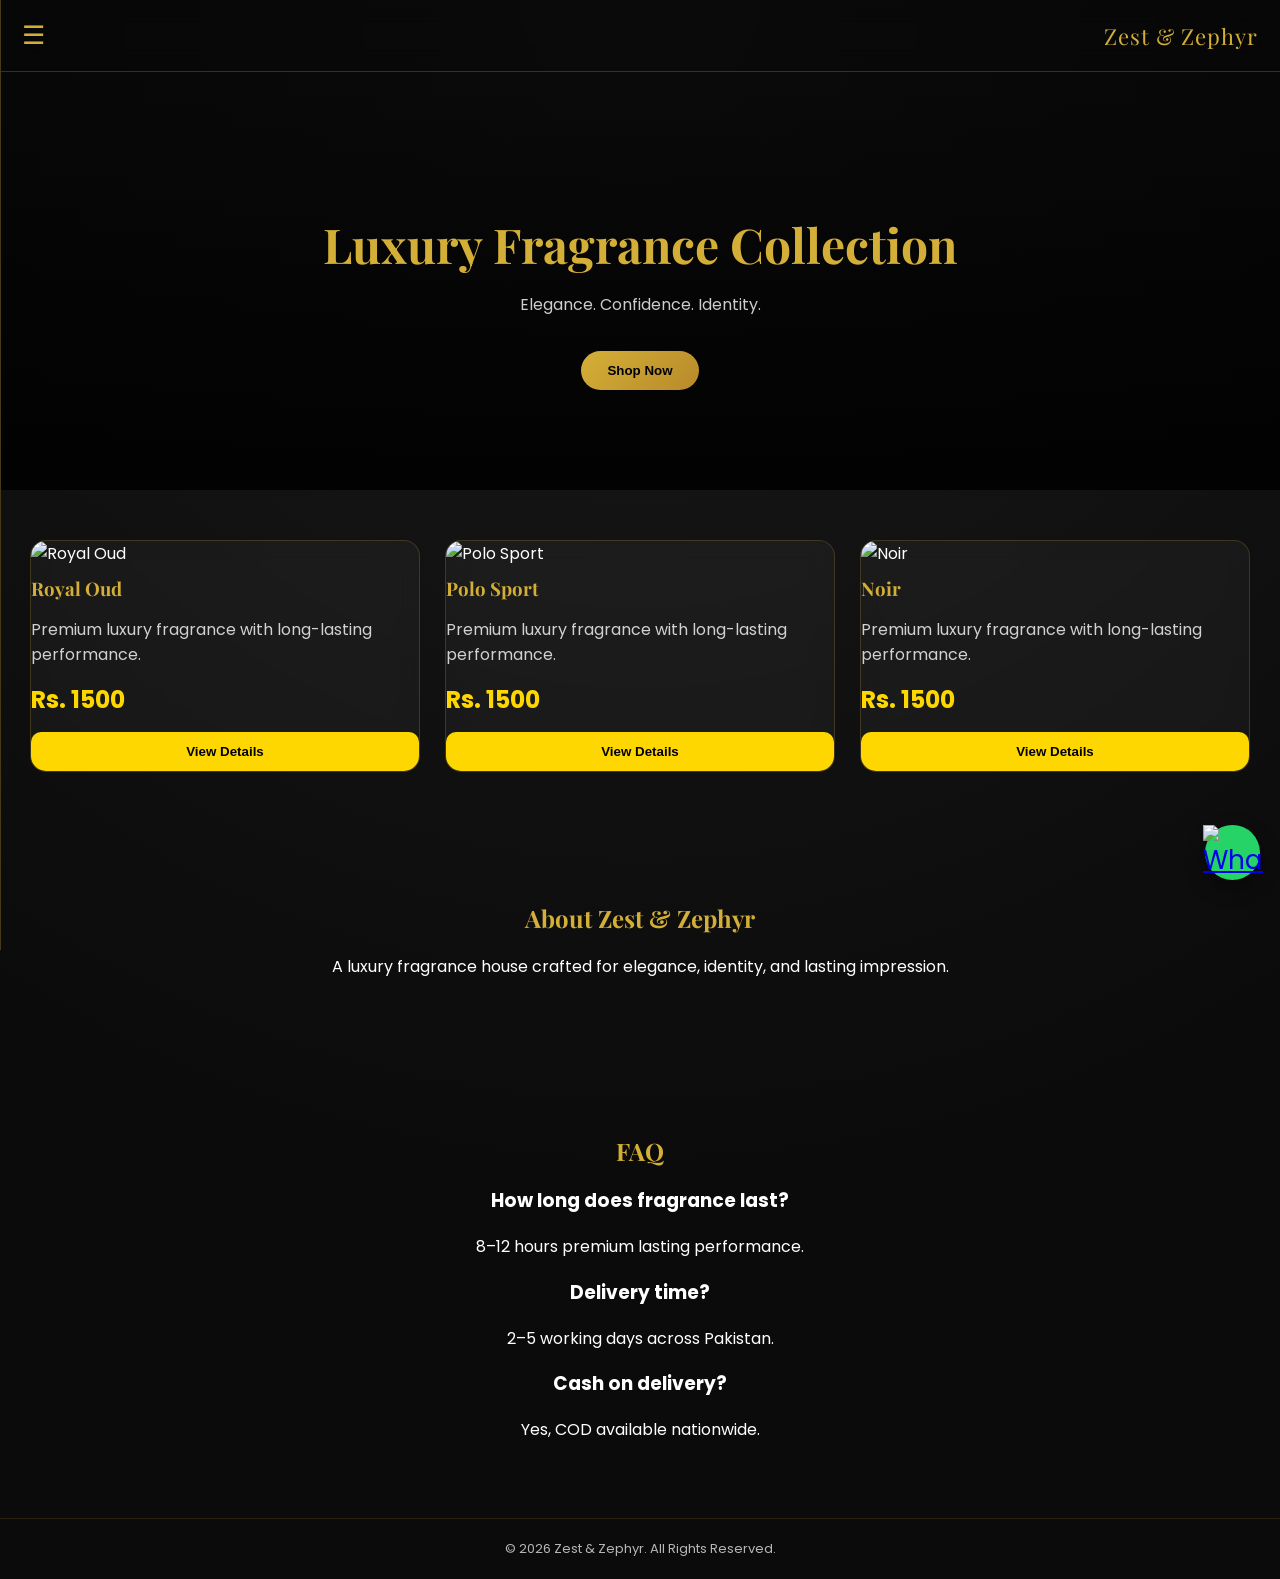
==== index.html @ 0080b25a "Update index.html" ====
<!DOCTYPE html>
<html lang="en">
<head>
<meta charset="UTF-8">
<meta name="viewport" content="width=device-width, initial-scale=1.0">
<title>Zest & Zephyr | Luxury Perfumes</title>

<link rel="stylesheet" href="./style.css">
<link href="https://fonts.googleapis.com/css2?family=Playfair+Display:wght@600;700&family=Poppins:wght@300;400;500;600&display=swap" rel="stylesheet">
</head>

<body>

<!-- SIDEBAR -->
<div id="overlay" onclick="closeSidebar()"></div>

<div id="sidebar">
  <div class="side-header">
    <h2>Zest & Zephyr</h2>
    <span onclick="closeSidebar()">✕</span>
  </div>
<a href="#products">Perfumes</a>
<a href="#about">About</a>
<a href="#faq">FAQ</a>

<h3 style="color:gold;margin-top:25px;">Contact Us</h3>

<a href="https://wa.me/923039724480" target="_blank">
📱 WhatsApp
</a>

<a href="https://www.instagram.com/zzbyhamzaqammer?utm_source=qr&igsh=MWo1bWJxd2s5cXR0ZQ==" target="_blank">
📸 Instagram
</a>
  
</div>

<!-- HEADER -->
<header>
  <div class="menu" onclick="openSidebar()">☰</div>
  <div class="logo">Zest & Zephyr</div>
</header>

<!-- HERO -->
<section class="hero">
  <h1>Luxury Fragrance Collection</h1>
  <p>Elegance. Confidence. Identity.</p>
  <button onclick="document.getElementById('products').scrollIntoView({behavior:'smooth'})">
    Shop Now
  </button>
</section>

<!-- PRODUCTS -->
<section id="products" class="products"></section>

<!-- PRODUCT MODAL -->
<div id="modal" class="modal">

<div class="modal-box">

<span onclick="closeModal()" class="close">✕</span>

<img id="mimg" alt="Product">

<h2 id="mtitle"></h2>

<p id="mdesc"></p>

<div class="product-price">
Rs. 1500
</div>

<div class="product-features">
✓ Premium Quality Fragrance<br>
✓ Long Lasting Performance<br>
✓ Elegant Luxury Packaging<br>
✓ Delivery All Over Pakistan
</div>

<button class="premium-buy" onclick="openCheckout()">
Buy Now
</button>

</div>
</div>

<!-- CHECKOUT -->
<div id="checkout" class="checkout" style="display:none;">
  <div class="checkout-box">

    <h2>Secure Checkout</h2>

    <div class="summary">
      <img id="cimg">
      <div>
        <h3 id="cname"></h3>
        <p>Rs. 1500</p>
      </div>
    </div>

    <input id="cqty" type="number" value="1">
    <input id="cnameInput" placeholder="Full Name">
    <input id="cphone" placeholder="Phone">
    <input id="cemail" placeholder="Email">
    <textarea id="caddress" placeholder="Address"></textarea>

    <button onclick="placeOrder()">Place Order on WhatsApp</button>

  </div>
</div>

<!-- ABOUT -->
<section id="about" class="section">
  <h2>About Zest & Zephyr</h2>
  <p>
    A luxury fragrance house crafted for elegance, identity, and lasting impression.
  </p>
</section>

<!-- FAQ -->
<section id="faq" class="section">
  <h2>FAQ</h2>

  <div class="faq">
    <h3>How long does fragrance last?</h3>
    <p>8–12 hours premium lasting performance.</p>
  </div>

  <div class="faq">
    <h3>Delivery time?</h3>
    <p>2–5 working days across Pakistan.</p>
  </div>

  <div class="faq">
    <h3>Cash on delivery?</h3>
    <p>Yes, COD available nationwide.</p>
  </div>
</section>

<!-- WHATSAPP FLOAT -->
<a
class="whatsapp"
href="https://wa.me/923039724480"
target="_blank">

<img
src="https://cdn-icons-png.flaticon.com/512/733/733585.png"
alt="WhatsApp"
width="60">

</a>

<!-- FOOTER -->
<footer>
  © 2026 Zest & Zephyr. All Rights Reserved.
</footer>

<script>
let products = [
  { id:1, name:"Royal Oud", img:"images/royaloud.png", desc:"Luxury oud fragrance." },
  { id:2, name:"Polo Sport", img:"images/polosport.png", desc:"Fresh sporty fragrance." },
  { id:3, name:"Noir", img:"images/noir.png", desc:"Dark seductive scent." }
];

let selectedProduct = null;

/* PRODUCTS */
function loadProducts(){
  let box = document.getElementById("products");
  box.innerHTML = "";

  products.forEach(p=>{
    box.innerHTML += `
<div class="card" onclick="openProduct(${p.id})">

<img src="${p.img}" alt="${p.name}">

<h3>${p.name}</h3>

<p>
Premium luxury fragrance with long-lasting performance.
</p>

<div class="product-price">
Rs. 1500
</div>

<button class="buy-btn">
View Details
</button>

</div>
`;
  });
}

/* OPEN PRODUCT */
function openProduct(id){
  selectedProduct = products.find(p => p.id === id);

  document.getElementById("modal").style.display="flex";
  document.getElementById("mimg").src = selectedProduct.img;
  document.getElementById("mtitle").innerText = selectedProduct.name;
  document.getElementById("mdesc").innerText = selectedProduct.desc;
}

/* CLOSE MODAL */
function closeModal(){
  document.getElementById("modal").style.display="none";
}

/* SIDEBAR */
function openSidebar(){
  document.getElementById("sidebar").classList.add("active");
  document.getElementById("overlay").classList.add("show");
}

function closeSidebar(){
  document.getElementById("sidebar").classList.remove("active");
  document.getElementById("overlay").classList.remove("show");
}

/* CHECKOUT */
function openCheckout(){
  if(!selectedProduct) return;

  document.getElementById("modal").style.display="none";
  document.getElementById("checkout").style.display="flex";

  document.getElementById("cimg").src = selectedProduct.img;
  document.getElementById("cname").innerText = selectedProduct.name;
  document.getElementById("cqty").value = 1;
}

/* ORDER */
function placeOrder(){

let qty = document.getElementById("cqty").value;
let name = document.getElementById("cnameInput").value;
let phone = document.getElementById("cphone").value;
let email = document.getElementById("cemail").value;
let address = document.getElementById("caddress").value;

let orderId = "ZZ-" + Math.floor(Math.random()*999999);

let msg =
`*ZEST & ZEPHYR ORDER*

Order ID: ${orderId}
Product: ${selectedProduct.name}
Price: Rs.1500
Qty: ${qty}

Name: ${name}
Phone: ${phone}
Email: ${email}

Address:
${address}`;

window.open(
"https://wa.me/923039724480?text="+encodeURIComponent(msg),
"_blank"
);

document.getElementById("checkout").style.display="none";
}

/* INIT */
loadProducts();
</script>

</body>
</html>
---- style.css ----
body{
margin:0;
font-family:Poppins, sans-serif;
background: radial-gradient(circle at top,#1a1a1a,#0b0b0b 70%);
color:#fff;
overflow-x:hidden;
}

/* ================= HEADER ================= */
header{
display:flex;
justify-content:space-between;
align-items:center;
padding:16px 22px;
position:sticky;
top:0;
z-index:1000;

background:rgba(0,0,0,0.6);
backdrop-filter: blur(12px);
border-bottom:1px solid rgba(212,175,55,0.25);
}

.logo{
font-family:"Playfair Display", serif;
font-size:22px;
color:#d4af37;
letter-spacing:1px;
}

.menu{
font-size:26px;
cursor:pointer;
color:#d4af37;
transition:0.3s;
}

.menu:hover{
transform:rotate(90deg);
}

/* ================= SIDEBAR ================= */
#sidebar{
position:fixed;
left:-320px;
top:0;
width:270px;
height:100%;
background:rgba(10,10,10,0.95);
backdrop-filter: blur(12px);
padding:25px;
transition:0.4s ease;
z-index:2000;
border-right:1px solid rgba(212,175,55,0.3);
}

#sidebar.active{
left:0;
}

#sidebar a{
display:block;
color:#fff;
text-decoration:none;
margin:18px 0;
font-size:15px;
transition:0.3s;
}

#sidebar a:hover{
color:#d4af37;
transform:translateX(6px);
}

.side-header{
display:flex;
justify-content:space-between;
color:#d4af37;
font-family:"Playfair Display";
}

/* ================= OVERLAY ================= */
#overlay{
position:fixed;
inset:0;
background:rgba(0,0,0,0.7);
display:none;
z-index:1500;
}

#overlay.show{
display:block;
}

/* ================= HERO ================= */
.hero{
text-align:center;
padding:100px 20px;
background:
linear-gradient(rgba(0,0,0,0.6),rgba(0,0,0,0.9)),
url('https://images.unsplash.com/photo-1541643600914-78b084683601?auto=format&fit=crop&w=1400') center/cover;
}

.hero h1{
font-size:48px;
color:#d4af37;
font-family:"Playfair Display", serif;
margin-bottom:10px;
}

.hero p{
opacity:0.8;
font-size:16px;
}

.hero button{
margin-top:18px;
padding:12px 26px;
border:none;
background:linear-gradient(135deg,#d4af37,#b88a2a);
color:#000;
font-weight:600;
border-radius:30px;
cursor:pointer;
transition:0.3s;
}

.hero button:hover{
transform:scale(1.05);
box-shadow:0 0 20px rgba(212,175,55,0.4);
}

/* ================= PRODUCTS ================= */
.products{
display:grid;
grid-template-columns:repeat(auto-fit,minmax(220px,1fr));
gap:25px;
padding:50px 30px;
}

.card{
background:rgba(255,255,255,0.04);
border:1px solid rgba(212,175,55,0.2);
border-radius:16px;
overflow:hidden;
cursor:pointer;
transition:0.4s ease;
backdrop-filter: blur(10px);
position:relative;
}

.card:hover{
transform:translateY(-12px);
border-color:#d4af37;
box-shadow:0 10px 30px rgba(0,0,0,0.7);
}

.card img{
width:100%;
height:220px;
object-fit:cover;
transition:0.4s;
}

.card:hover img{
transform:scale(1.08);
}

.card h3{
margin:10px 0 5px;
color:#d4af37;
font-family:"Playfair Display";
}

.card p{
margin-bottom:15px;
opacity:0.8;
}

/* ================= MODAL ================= */
.modal{
display:none;
position:fixed;
inset:0;
background:rgba(0,0,0,0.85);
justify-content:center;
align-items:center;
z-index:3000;
}

.modal-box{
background:rgba(15,15,15,0.95);
backdrop-filter: blur(12px);
padding:25px;
width:320px;
border-radius:18px;
border:1px solid rgba(212,175,55,0.3);
animation:pop 0.3s ease;
}

@keyframes pop{
from{transform:scale(0.8);opacity:0}
to{transform:scale(1);opacity:1}
}

.modal-box input,
.modal-box textarea{
width:100%;
margin:6px 0;
padding:10px;
border:none;
outline:none;
border-radius:8px;
background:#1a1a1a;
color:#fff;
}

.modal-box button{
width:100%;
padding:12px;
margin-top:10px;
border:none;
border-radius:10px;
background:linear-gradient(135deg,#d4af37,#b88a2a);
font-weight:600;
cursor:pointer;
}

.modal-box button:hover{
transform:scale(1.03);
}

/* ================= CHECKOUT ================= */
.checkout{
display:none;
position:fixed;
inset:0;
background:rgba(0,0,0,0.92);
justify-content:center;
align-items:center;
z-index:5000;
}

.checkout-box{
width:340px;
background:rgba(15,15,15,0.96);
border:1px solid #d4af37;
padding:22px;
border-radius:18px;
text-align:center;
backdrop-filter: blur(12px);
}

.checkout-box h2{
color:#d4af37;
font-family:"Playfair Display";
}

.summary{
display:flex;
align-items:center;
gap:10px;
margin:15px 0;
text-align:left;
}

.summary img{
width:70px;
height:70px;
border-radius:10px;
object-fit:cover;
border:1px solid #d4af37;
}

.checkout input,
.checkout textarea{
width:100%;
margin:6px 0;
padding:10px;
background:#1a1a1a;
border:none;
color:#fff;
border-radius:8px;
}

.checkout button{
width:100%;
padding:12px;
margin-top:10px;
background:linear-gradient(135deg,#d4af37,#b88a2a);
border:none;
font-weight:600;
border-radius:10px;
cursor:pointer;
}

/* ================= WHATSAPP ================= */
.whatsapp{
position:fixed;
bottom:20px;
right:20px;
width:55px;
height:55px;
display:flex;
align-items:center;
justify-content:center;
font-size:26px;
background:#25D366;
border-radius:50%;
box-shadow:0 8px 20px rgba(0,0,0,0.4);
z-index:4000;
}

/* ================= SECTIONS ================= */
.section{
padding:60px 20px;
text-align:center;
}

.section h2{
color:#d4af37;
font-family:"Playfair Display";
}

/* ================= FOOTER ================= */
footer{
text-align:center;
padding:20px;
font-size:13px;
opacity:0.7;
border-top:1px solid rgba(212,175,55,0.2);
}

/* ================= RESPONSIVE ================= */
@media(max-width:600px){
.hero h1{font-size:32px;}
.products{padding:30px 15px;}
.checkout-box{width:90%;}
.modal-box{width:90%;}
}
/* CONTACT */
#sidebar h3{
color:gold;
border-top:1px solid rgba(255,215,0,.2);
padding-top:20px;
}

#sidebar a:hover{
color:gold;
padding-left:10px;
transition:.3s;
}

/* PRODUCT CARD */
.card{
overflow:hidden;
transition:.4s;
}

.card img{
transition:.5s;
}

.card:hover{
transform:translateY(-10px);
box-shadow:0 20px 40px rgba(255,215,0,.15);
}

.card:hover img{
transform:scale(1.08);
}

.product-price{
font-size:24px;
font-weight:700;
color:gold;
margin:15px 0;
}

.buy-btn{
width:100%;
padding:12px;
background:gold;
color:black;
font-weight:700;
border:none;
border-radius:10px;
cursor:pointer;
}

.buy-btn:hover{
transform:translateY(-2px);
}

/* PRODUCT VIEW */
.product-features{
line-height:2;
margin:20px 0;
color:#ddd;
}

.premium-buy{
width:100%;
padding:15px;
font-size:18px;
font-weight:700;
background:gold;
border:none;
border-radius:12px;
cursor:pointer;
}

.premium-buy:hover{
box-shadow:0 10px 30px rgba(255,215,0,.3);
}

/* WHATSAPP */
.whatsapp{
position:fixed;
right:20px;
bottom:20px;
z-index:999;
transition:.3s;
}
#sidebar.active{
left:0;
}

#overlay.show{
display:block;
}

.modal{
display:none;
position:fixed;
top:0;
left:0;
width:100%;
height:100%;
background:rgba(0,0,0,.85);
justify-content:center;
align-items:center;
z-index:999;
padding:20px;
}

.modal-box{
background:#111;
width:90%;
max-width:500px;
padding:25px;
border-radius:20px;
border:1px solid gold;
text-align:center;
position:relative;
}

.modal-box img{
width:100%;
height:300px;
object-fit:cover;
border-radius:15px;
margin-bottom:15px;
}

.close{
position:absolute;
top:15px;
right:20px;
font-size:25px;
cursor:pointer;
color:gold;
}

.product-price{
font-size:24px;
font-weight:700;
color:gold;
margin:15px 0;
}

.product-features{
line-height:2;
margin-bottom:20px;
color:#ddd;
}

.premium-buy{
width:100%;
padding:15px;
background:gold;
border:none;
border-radius:10px;
font-weight:700;
cursor:pointer;
transition:.3s;
}

.premium-buy:hover{
transform:translateY(-3px);
box-shadow:0 10px 25px rgba(255,215,0,.4);
}

.checkout{
display:none;
position:fixed;
top:0;
left:0;
width:100%;
height:100%;
background:rgba(0,0,0,.9);
justify-content:center;
align-items:center;
z-index:1000;
}

.checkout-box{
background:#111;
padding:25px;
width:90%;
max-width:500px;
border-radius:20px;
border:1px solid gold;
}

.checkout-box input,
.checkout-box textarea{
width:100%;
padding:12px;
margin:8px 0;
border-radius:8px;
border:1px solid #333;
background:#1a1a1a;
color:white;
box-sizing:border-box;
}

.checkout-box button{
width:100%;
padding:14px;
background:gold;
border:none;
border-radius:10px;
font-weight:700;
cursor:pointer;
}

.whatsapp:hover{
transform:scale(1.1);
}
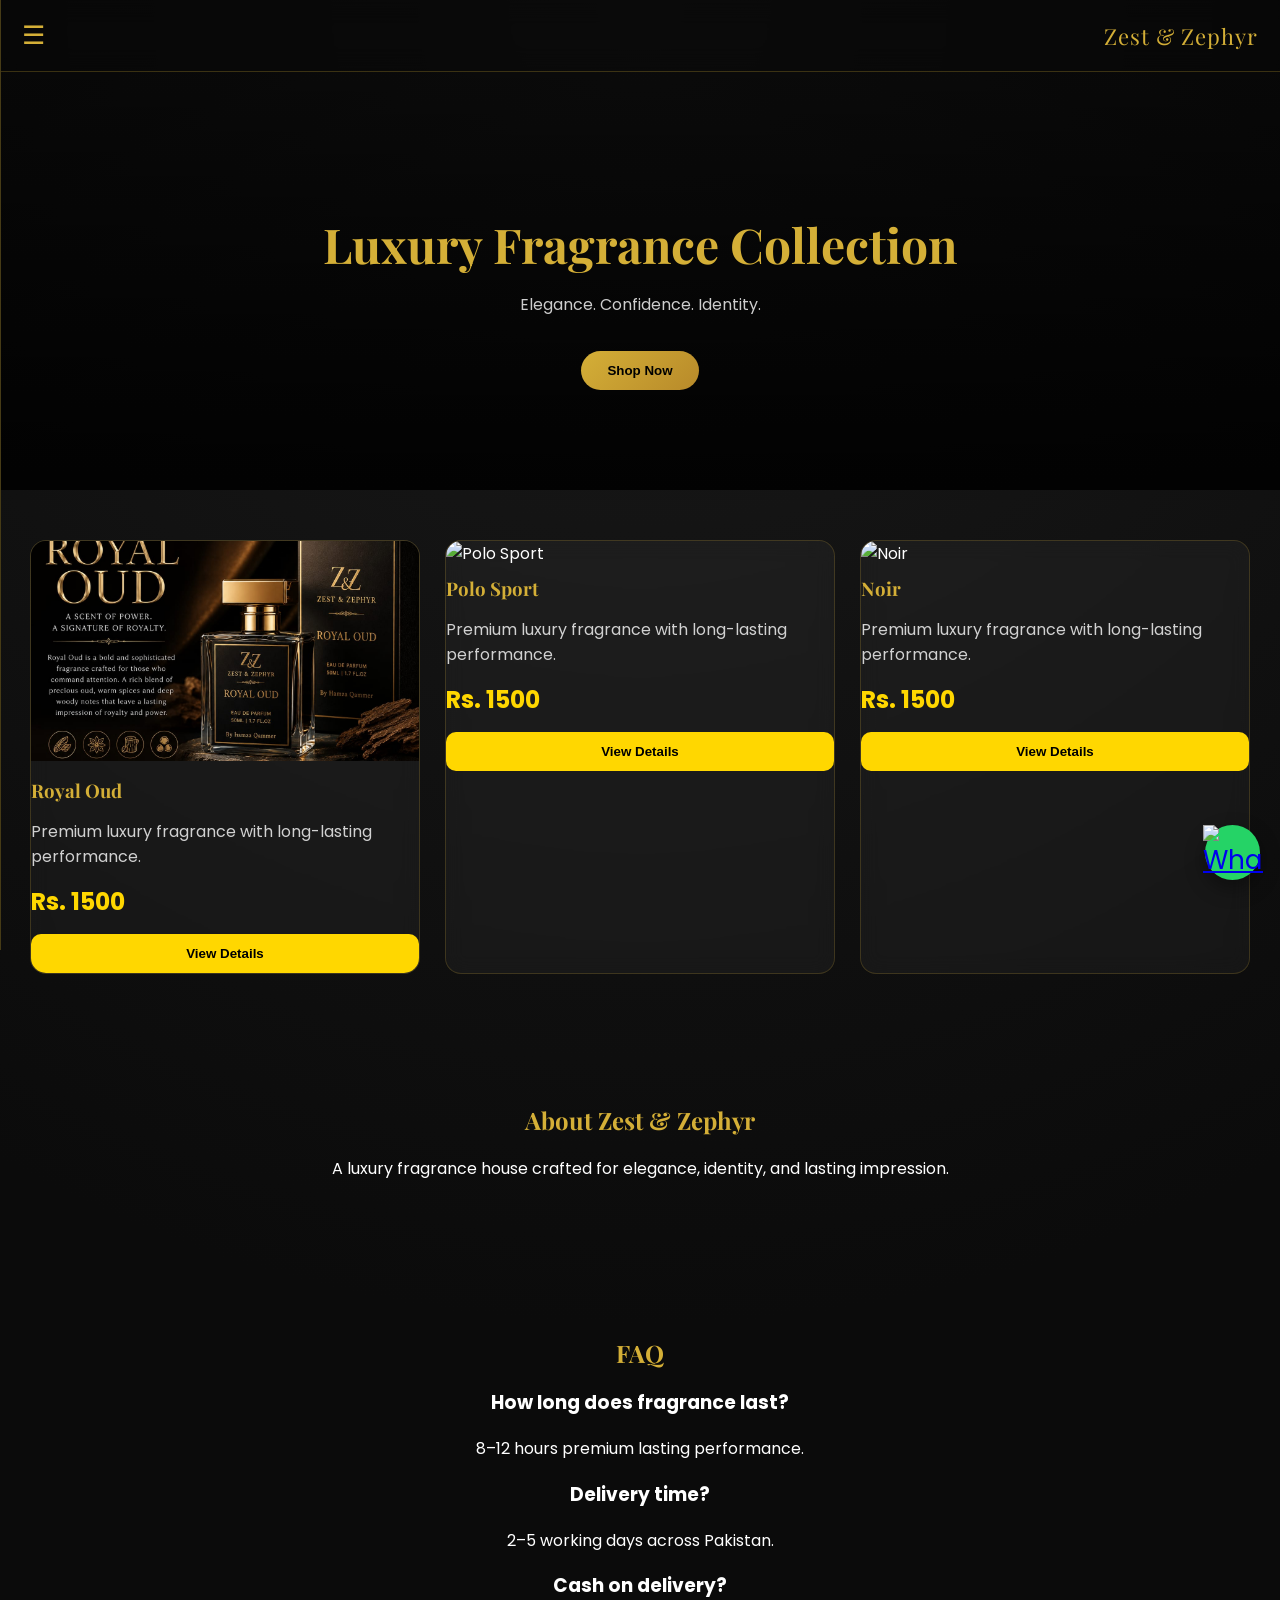
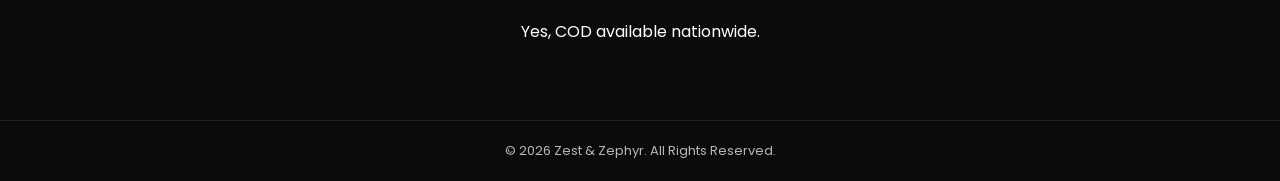
==== commit 9040a9e0: "Update index.html" ====
--- a/index.html
+++ b/index.html
@@ -25,12 +25,20 @@
 
 <h3 style="color:gold;margin-top:25px;">Contact Us</h3>
 
-<a href="https://wa.me/923039724480" target="_blank">
-📱 WhatsApp
+<a href="https://wa.me/923039724480" target="_blank" class="contact-link">
+    <img src="https://cdn-icons-png.flaticon.com/512/733/733585.png"
+         width="20"
+         style="vertical-align:middle;margin-right:10px;">
+    WhatsApp
 </a>
 
-<a href="https://www.instagram.com/zzbyhamzaqammer?utm_source=qr&igsh=MWo1bWJxd2s5cXR0ZQ==" target="_blank">
-📸 Instagram
+<a href="https://www.instagram.com/zzbyhamzaqammer?utm_source=qr&igsh=MWo1bWJxd2s5cXR0ZQ=="
+   target="_blank"
+   class="contact-link">
+    <img src="https://cdn-icons-png.flaticon.com/512/2111/2111463.png"
+         width="20"
+         style="vertical-align:middle;margin-right:10px;">
+    Instagram
 </a>
   
 </div>
@@ -157,7 +165,7 @@
 
 <script>
 let products = [
-  { id:1, name:"Royal Oud", img:"images/royaloud.png", desc:"Luxury oud fragrance." },
+  { id:1, name:"Royal Oud", img:"royaloud.png", desc:"Luxury oud fragrance." },
   { id:2, name:"Polo Sport", img:"images/polosport.png", desc:"Fresh sporty fragrance." },
   { id:3, name:"Noir", img:"images/noir.png", desc:"Dark seductive scent." }
 ];
--- a/style.css
+++ b/style.css
@@ -548,3 +548,26 @@
 .whatsapp:hover{
 transform:scale(1.1);
 }
+.contact-link{
+display:flex;
+align-items:center;
+gap:12px;
+padding:12px;
+margin-top:10px;
+border:1px solid rgba(255,215,0,.2);
+border-radius:10px;
+background:#161616;
+transition:.3s;
+}
+
+.contact-link:hover{
+background:gold;
+color:black !important;
+transform:translateX(5px);
+box-shadow:0 0 15px rgba(255,215,0,.3);
+}
+
+.contact-link img{
+width:22px;
+height:22px;
+}
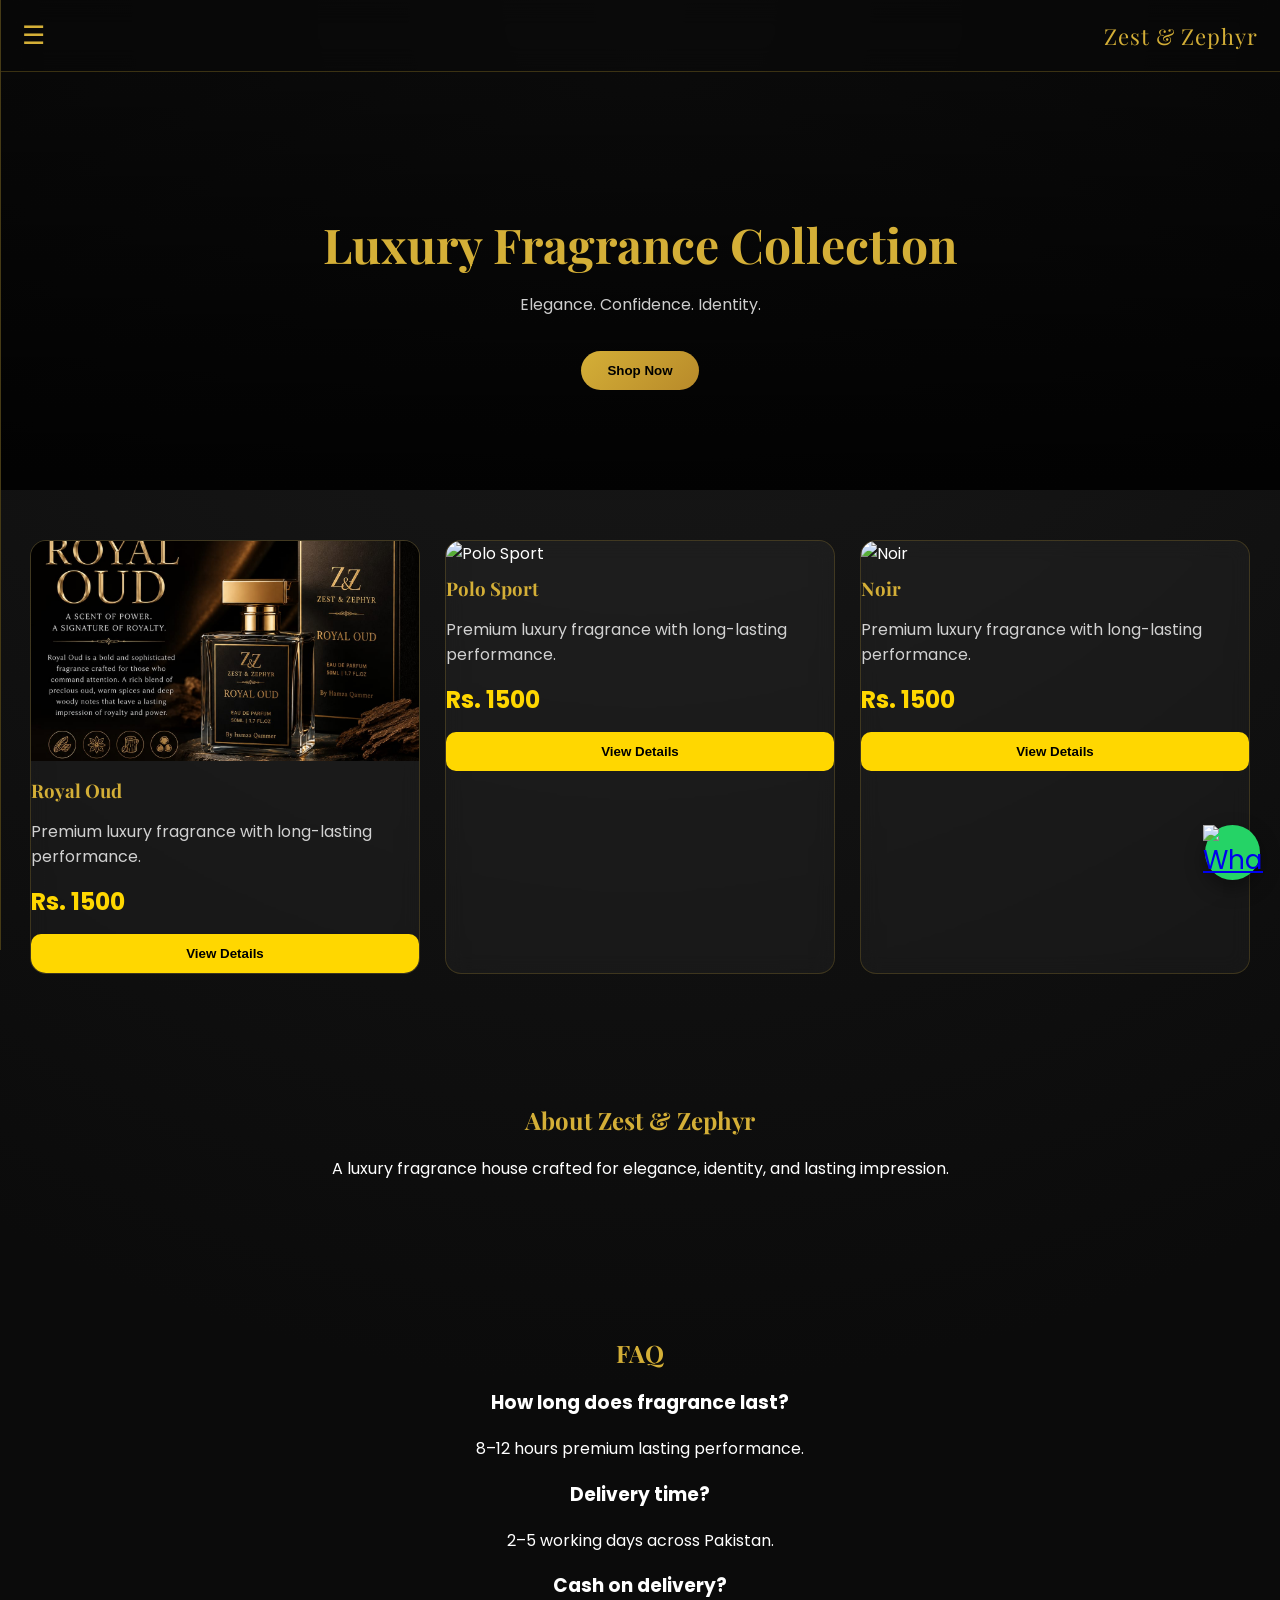
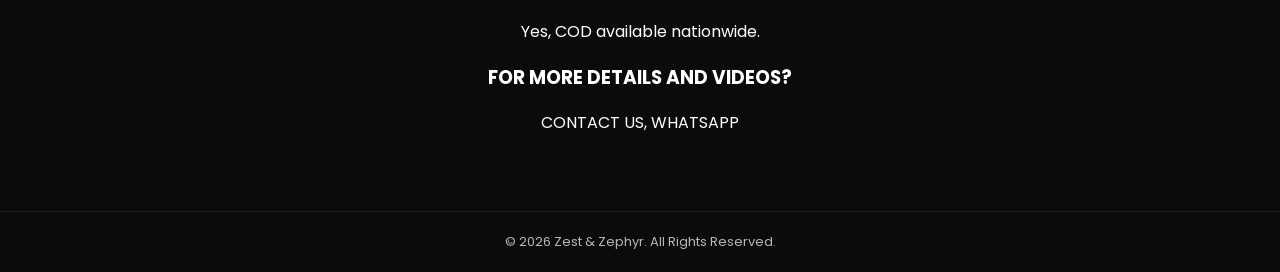
==== commit 2972f97c: "Update index.html" ====
--- a/index.html
+++ b/index.html
@@ -31,7 +31,7 @@
          style="vertical-align:middle;margin-right:10px;">
     WhatsApp
 </a>
-
+  
 <a href="https://www.instagram.com/zzbyhamzaqammer?utm_source=qr&igsh=MWo1bWJxd2s5cXR0ZQ=="
    target="_blank"
    class="contact-link">
@@ -40,6 +40,15 @@
          style="vertical-align:middle;margin-right:10px;">
     Instagram
 </a>
+
+  <a href="https://www.tiktok.com/@zestzephyrbyhamzaqammer?_r=1&_t=ZS-97MtLGQusdh=="
+   target="_blank"
+   class="contact-link">
+    <img src="https://cdn-icons-png.flaticon.com/512/4782/4782345.png"
+         width="20"
+         style="vertical-align:middle;margin-right:10px;">
+    Tiktok
+  </a>
   
 </div>
 
@@ -143,6 +152,11 @@
     <h3>Cash on delivery?</h3>
     <p>Yes, COD available nationwide.</p>
   </div>
+  <div class="faq">
+    <h3>FOR MORE DETAILS AND VIDEOS?</h3>
+    <p>CONTACT US, WHATSAPP</p>
+  </div>
+  
 </section>
 
 <!-- WHATSAPP FLOAT -->
--- a/style.css
+++ b/style.css
@@ -430,38 +430,55 @@
 display:block;
 }
 
+@media (max-width:768px){
+
 .modal{
-display:none;
-position:fixed;
-top:0;
-left:0;
-width:100%;
-height:100%;
-background:rgba(0,0,0,.85);
-justify-content:center;
-align-items:center;
-z-index:999;
-padding:20px;
+padding:10px;
+align-items:flex-start;
+padding-top:30px;
 }
 
 .modal-box{
-background:#111;
-width:90%;
-max-width:500px;
-padding:25px;
-border-radius:20px;
-border:1px solid gold;
-text-align:center;
-position:relative;
-}
-
-.modal-box img{
-width:100%;
-height:300px;
-object-fit:cover;
-border-radius:15px;
-margin-bottom:15px;
-}
+width:100%;
+max-width:100%;
+padding:15px;
+}
+
+.modal-box h2{
+font-size:22px;
+}
+
+.modal-box p{
+font-size:14px;
+line-height:1.6;
+}
+
+.product-price{
+font-size:22px;
+}
+
+.premium-buy{
+padding:14px;
+font-size:16px;
+}
+
+.checkout-box{
+width:100%;
+max-width:100%;
+padding:18px;
+}
+
+.summary{
+flex-direction:column;
+text-align:center;
+}
+
+.summary img{
+width:120px;
+margin:auto;
+}
+}
+
 
 .close{
 position:absolute;
@@ -571,3 +588,69 @@
 width:22px;
 height:22px;
 }
+/* PRODUCT PAGE MOBILE FIX */
+.modal-box{
+position:relative;
+max-width:450px;
+width:90%;
+max-height:90vh;
+overflow-y:auto;
+}
+
+#mimg{
+width:100%;
+max-width:280px;
+height:auto;
+display:block;
+margin:0 auto 15px;
+border-radius:12px;
+object-fit:cover;
+}
+
+/* Mobile */
+@media(max-width:768px){
+
+.modal{
+padding:10px;
+align-items:center;
+}
+
+.modal-box{
+width:95%;
+max-height:85vh;
+padding:18px;
+overflow-y:auto;
+}
+
+#mimg{
+max-width:220px;
+max-height:220px;
+}
+
+#mtitle{
+font-size:22px;
+text-align:center;
+}
+
+#mdesc{
+font-size:14px;
+line-height:1.6;
+text-align:center;
+}
+
+.product-price{
+font-size:22px;
+text-align:center;
+}
+
+.product-features{
+font-size:14px;
+line-height:1.8;
+}
+
+.premium-buy{
+padding:14px;
+font-size:16px;
+}
+
+}
